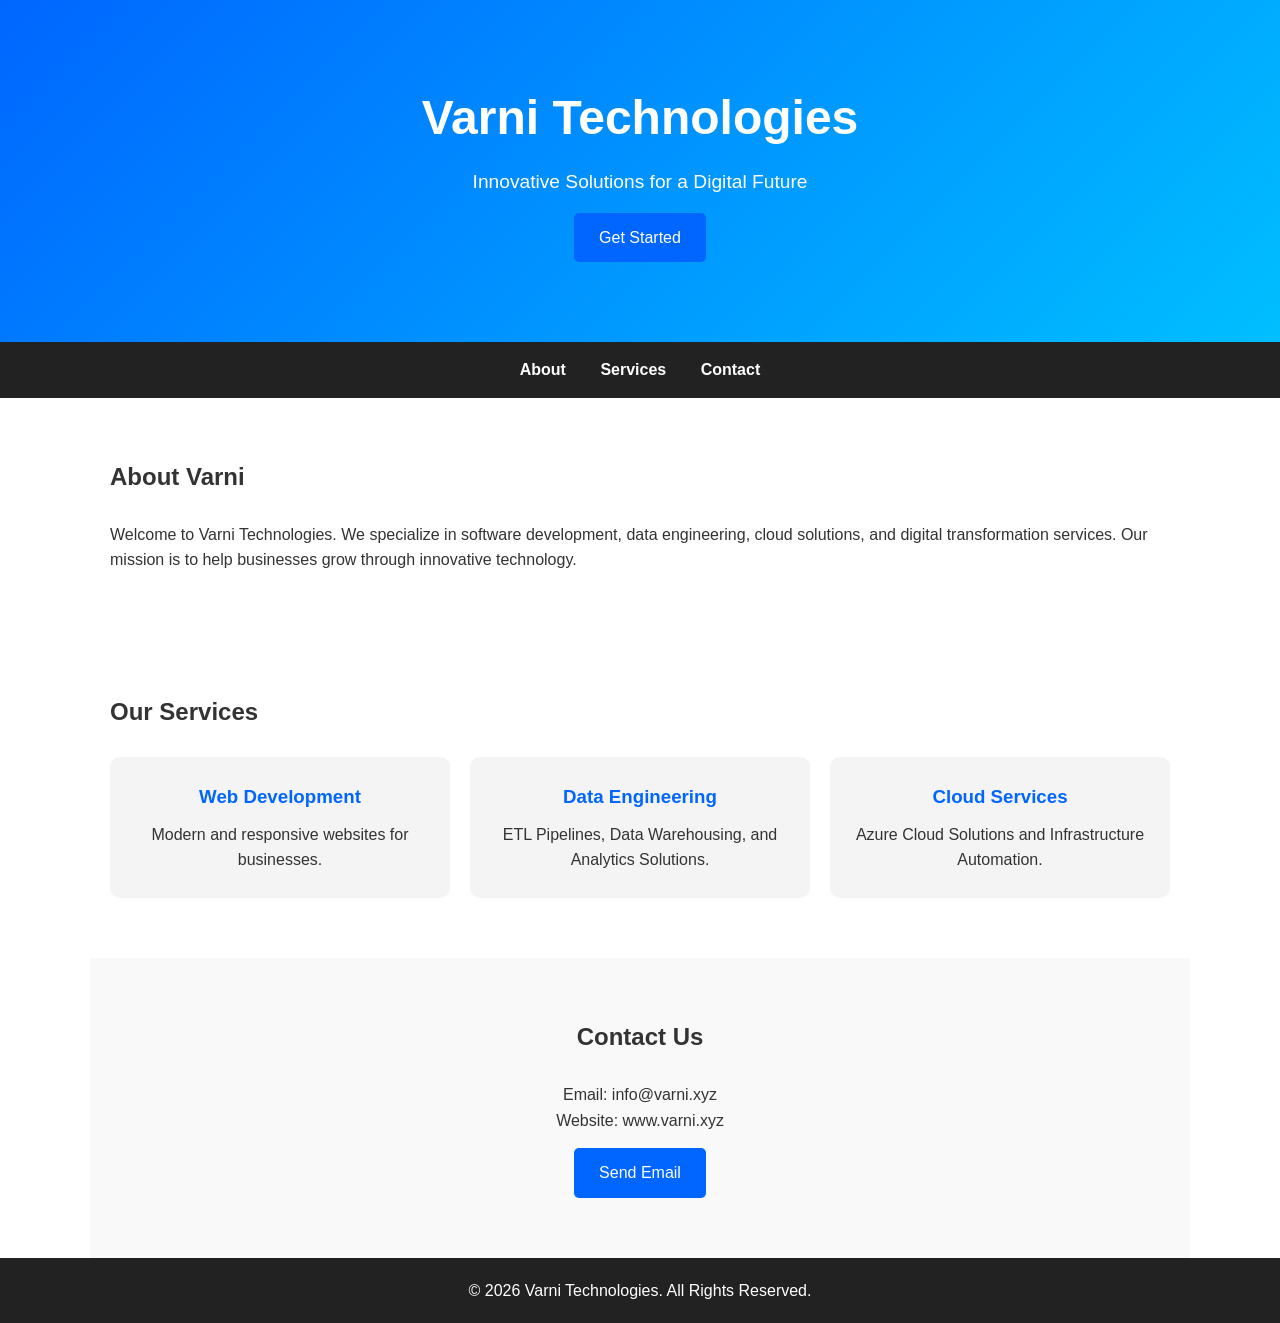
==== index.html @ 338144c7 "Add files via upload" ====
<!DOCTYPE html>
<html lang="en">
<head>
    <meta charset="UTF-8">
    <meta name="viewport" content="width=device-width, initial-scale=1.0">
    <title>Varni Technologies</title>
    <style>
        * {
            margin: 0;
            padding: 0;
            box-sizing: border-box;
            font-family: Arial, sans-serif;
        }

        body {
            line-height: 1.6;
            color: #333;
        }

        header {
            background: linear-gradient(135deg, #0066ff, #00bfff);
            color: white;
            text-align: center;
            padding: 80px 20px;
        }

        header h1 {
            font-size: 3rem;
            margin-bottom: 10px;
        }

        header p {
            font-size: 1.2rem;
        }

        nav {
            background: #222;
            padding: 15px;
            text-align: center;
        }

        nav a {
            color: white;
            text-decoration: none;
            margin: 0 15px;
            font-weight: bold;
        }

        section {
            padding: 60px 20px;
            max-width: 1100px;
            margin: auto;
        }

        .services {
            display: flex;
            flex-wrap: wrap;
            gap: 20px;
        }

        .card {
            flex: 1;
            min-width: 250px;
            background: #f4f4f4;
            padding: 25px;
            border-radius: 10px;
            text-align: center;
        }

        .card h3 {
            margin-bottom: 10px;
            color: #0066ff;
        }

        .contact {
            background: #f9f9f9;
            text-align: center;
        }

        .btn {
            display: inline-block;
            background: #0066ff;
            color: white;
            padding: 12px 25px;
            text-decoration: none;
            border-radius: 5px;
            margin-top: 15px;
        }

        footer {
            background: #222;
            color: white;
            text-align: center;
            padding: 20px;
        }

        @media(max-width:768px) {
            header h1 {
                font-size: 2rem;
            }
        }
    </style>
</head>
<body>

<header>
    <h1>Varni Technologies</h1>
    <p>Innovative Solutions for a Digital Future</p>
    <a href="#contact" class="btn">Get Started</a>
</header>

<nav>
    <a href="#about">About</a>
    <a href="#services">Services</a>
    <a href="#contact">Contact</a>
</nav>

<section id="about">
    <h2>About Varni</h2>
    <br>
    <p>
        Welcome to Varni Technologies. We specialize in software development,
        data engineering, cloud solutions, and digital transformation services.
        Our mission is to help businesses grow through innovative technology.
    </p>
</section>

<section id="services">
    <h2>Our Services</h2>
    <br>
    <div class="services">
        <div class="card">
            <h3>Web Development</h3>
            <p>Modern and responsive websites for businesses.</p>
        </div>

        <div class="card">
            <h3>Data Engineering</h3>
            <p>ETL Pipelines, Data Warehousing, and Analytics Solutions.</p>
        </div>

        <div class="card">
            <h3>Cloud Services</h3>
            <p>Azure Cloud Solutions and Infrastructure Automation.</p>
        </div>
    </div>
</section>

<section id="contact" class="contact">
    <h2>Contact Us</h2>
    <br>
    <p>Email: info@varni.xyz</p>
    <p>Website: www.varni.xyz</p>
    <a href="mailto:info@varni.xyz" class="btn">Send Email</a>
</section>

<footer>
    <p>&copy; 2026 Varni Technologies. All Rights Reserved.</p>
</footer>

</body>
</html>
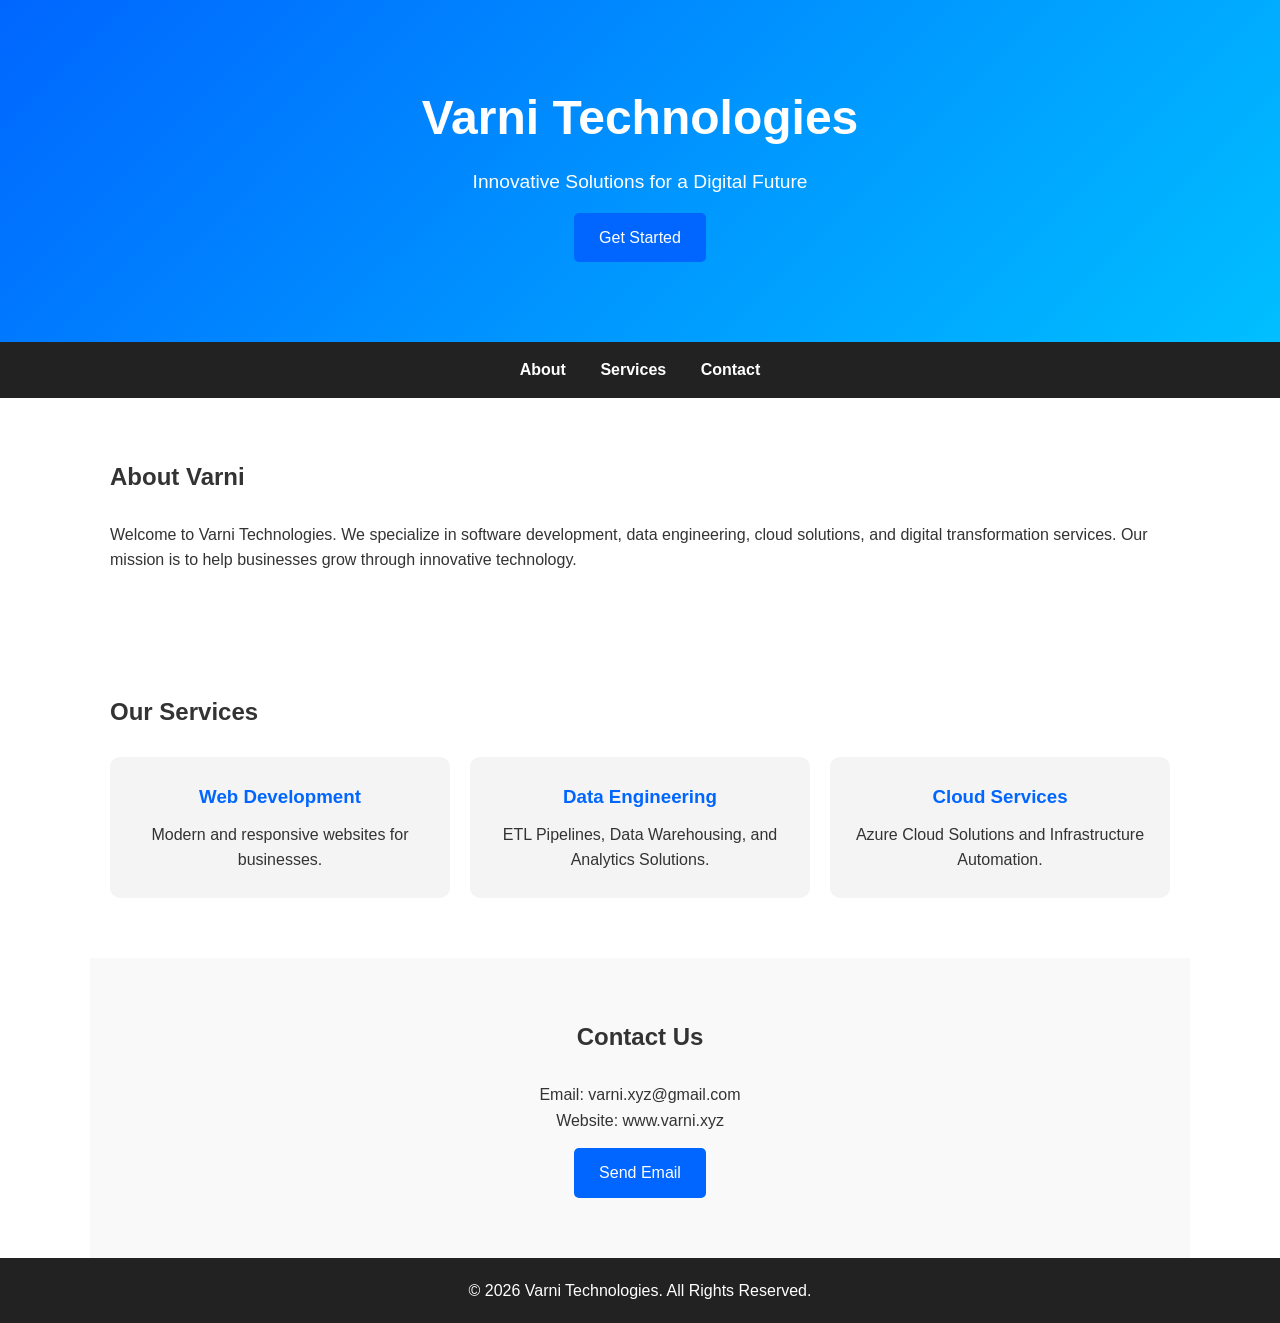
==== commit 354312ee: "Add files via upload" ====
--- a/index.html
+++ b/index.html
@@ -149,9 +149,9 @@
 <section id="contact" class="contact">
     <h2>Contact Us</h2>
     <br>
-    <p>Email: info@varni.xyz</p>
+    <p>Email: varni.xyz@gmail.com</p>
     <p>Website: www.varni.xyz</p>
-    <a href="mailto:info@varni.xyz" class="btn">Send Email</a>
+    <a href="mailto:varni.xyz@gmail.com" class="btn">Send Email</a>
 </section>
 
 <footer>
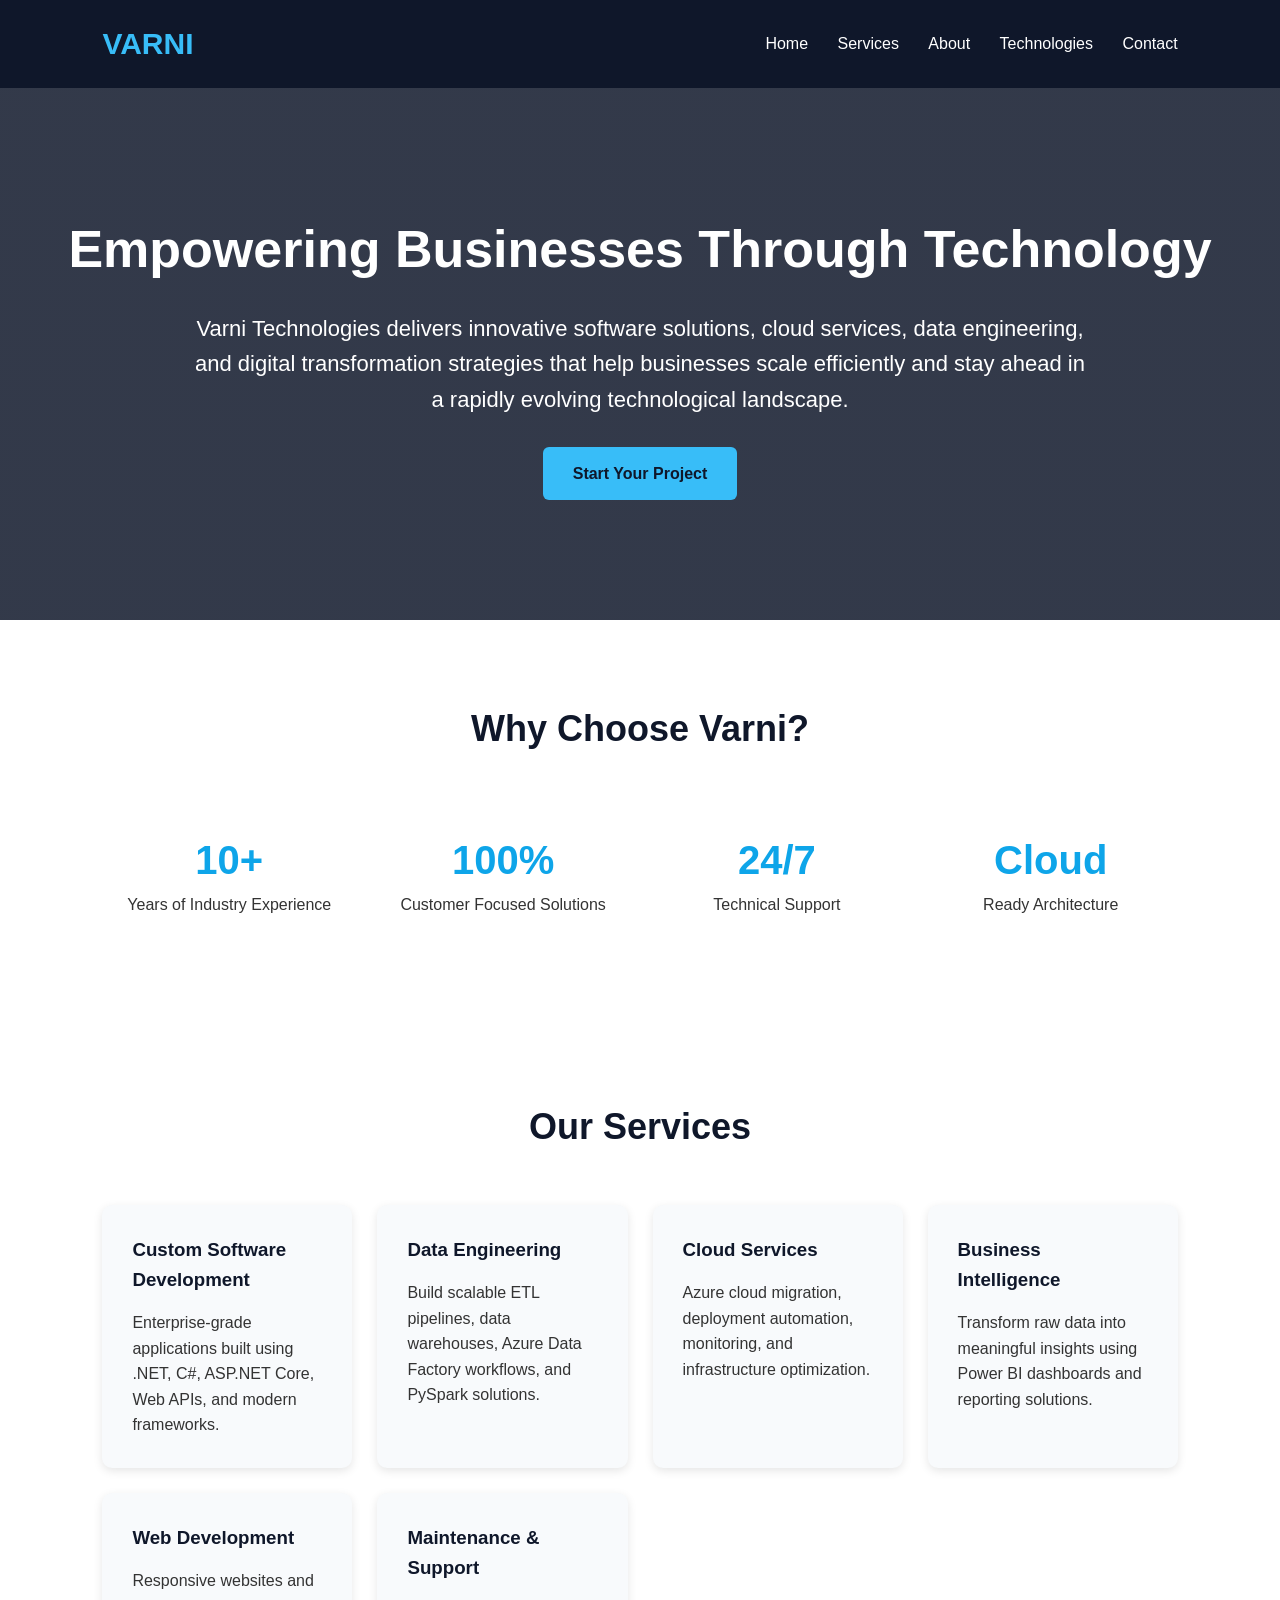
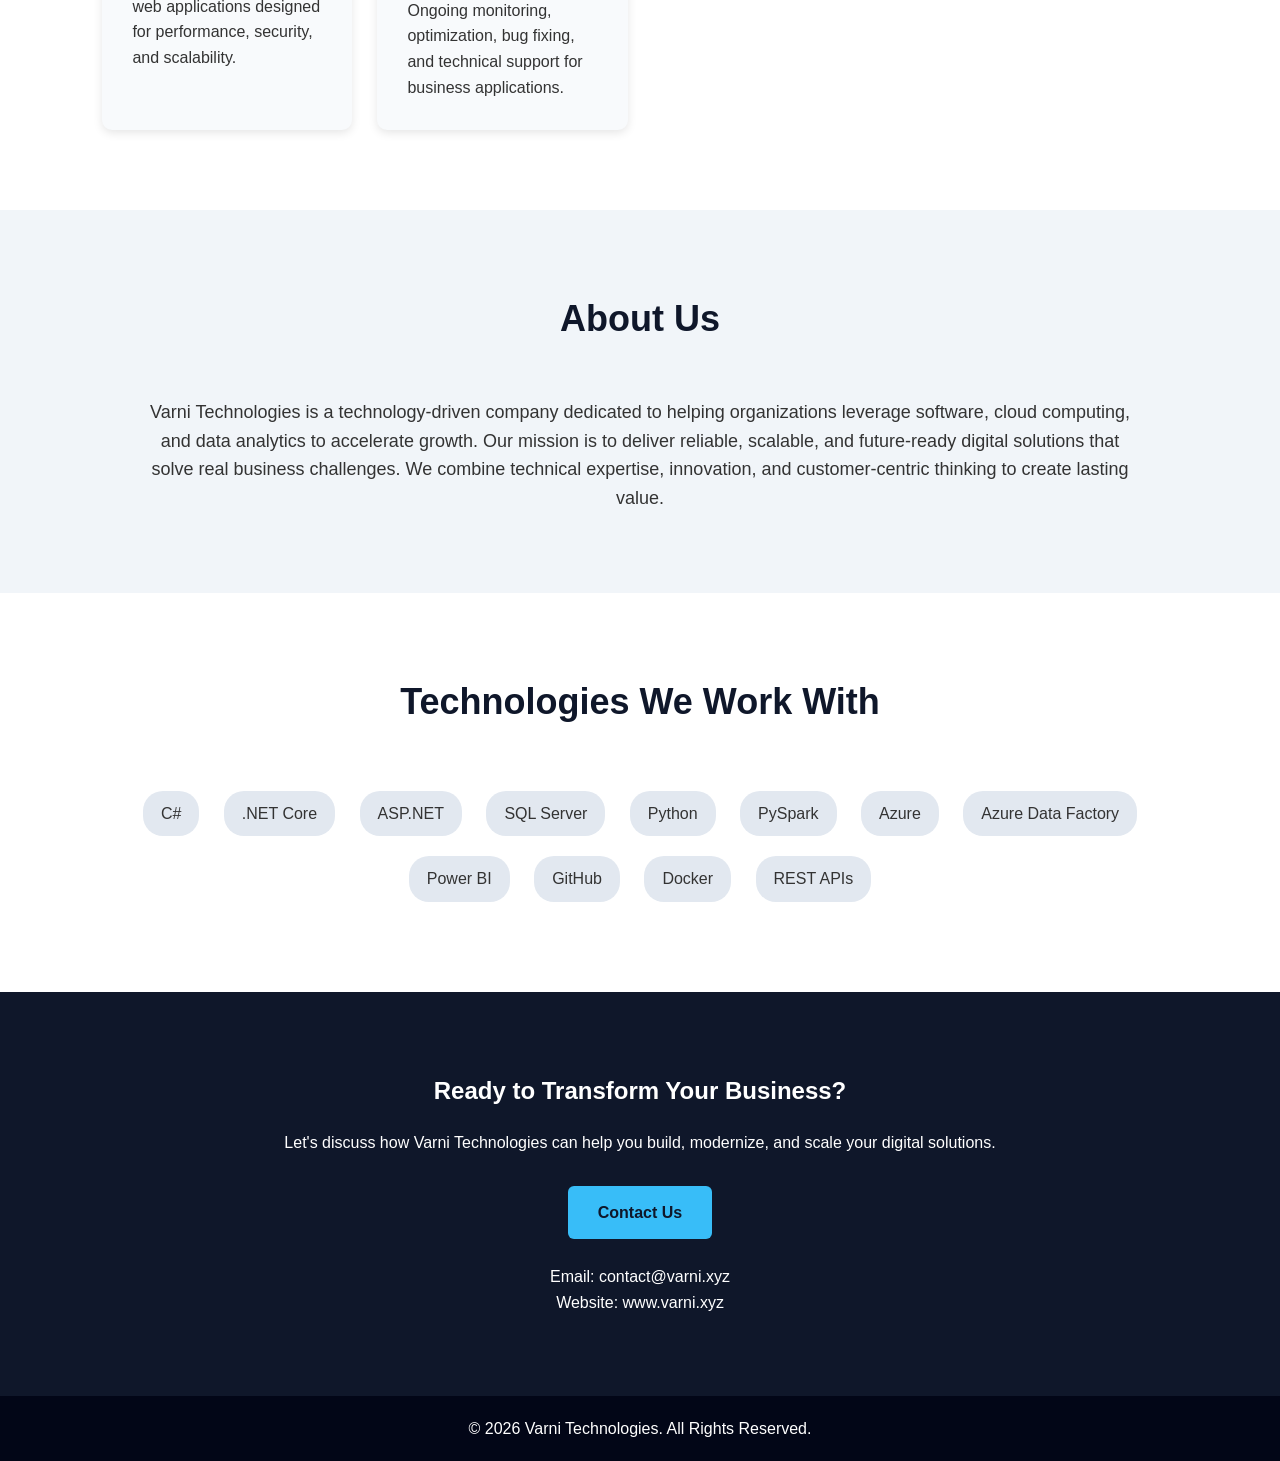
==== commit 5423e688: "Add files via upload" ====
--- a/index.html
+++ b/index.html
@@ -1,161 +1,323 @@
 <!DOCTYPE html>
 <html lang="en">
 <head>
-    <meta charset="UTF-8">
-    <meta name="viewport" content="width=device-width, initial-scale=1.0">
-    <title>Varni Technologies</title>
-    <style>
-        * {
-            margin: 0;
-            padding: 0;
-            box-sizing: border-box;
-            font-family: Arial, sans-serif;
-        }
-
-        body {
-            line-height: 1.6;
-            color: #333;
-        }
-
-        header {
-            background: linear-gradient(135deg, #0066ff, #00bfff);
-            color: white;
-            text-align: center;
-            padding: 80px 20px;
-        }
-
-        header h1 {
-            font-size: 3rem;
-            margin-bottom: 10px;
-        }
-
-        header p {
-            font-size: 1.2rem;
-        }
-
-        nav {
-            background: #222;
-            padding: 15px;
-            text-align: center;
-        }
-
-        nav a {
-            color: white;
-            text-decoration: none;
-            margin: 0 15px;
-            font-weight: bold;
-        }
-
-        section {
-            padding: 60px 20px;
-            max-width: 1100px;
-            margin: auto;
-        }
-
-        .services {
-            display: flex;
-            flex-wrap: wrap;
-            gap: 20px;
-        }
-
-        .card {
-            flex: 1;
-            min-width: 250px;
-            background: #f4f4f4;
-            padding: 25px;
-            border-radius: 10px;
-            text-align: center;
-        }
-
-        .card h3 {
-            margin-bottom: 10px;
-            color: #0066ff;
-        }
-
-        .contact {
-            background: #f9f9f9;
-            text-align: center;
-        }
-
-        .btn {
-            display: inline-block;
-            background: #0066ff;
-            color: white;
-            padding: 12px 25px;
-            text-decoration: none;
-            border-radius: 5px;
-            margin-top: 15px;
-        }
-
-        footer {
-            background: #222;
-            color: white;
-            text-align: center;
-            padding: 20px;
-        }
-
-        @media(max-width:768px) {
-            header h1 {
-                font-size: 2rem;
-            }
-        }
-    </style>
+<meta charset="UTF-8">
+<meta name="viewport" content="width=device-width, initial-scale=1.0">
+<title>Varni Technologies | Software & Data Solutions</title>
+
+<style>
+*{
+    margin:0;
+    padding:0;
+    box-sizing:border-box;
+    font-family:'Segoe UI',sans-serif;
+}
+
+body{
+    line-height:1.6;
+    color:#333;
+}
+
+header{
+    background:#0f172a;
+    color:#fff;
+    padding:20px 8%;
+    display:flex;
+    justify-content:space-between;
+    align-items:center;
+    position:sticky;
+    top:0;
+}
+
+.logo{
+    font-size:30px;
+    font-weight:bold;
+    color:#38bdf8;
+}
+
+nav a{
+    color:#fff;
+    text-decoration:none;
+    margin-left:25px;
+}
+
+.hero{
+    background:linear-gradient(rgba(15,23,42,.85),rgba(15,23,42,.85)),
+    url('https://images.unsplash.com/photo-1516321318423-f06f85e504b3');
+    background-size:cover;
+    background-position:center;
+    color:white;
+    text-align:center;
+    padding:120px 20px;
+}
+
+.hero h1{
+    font-size:52px;
+    margin-bottom:20px;
+}
+
+.hero p{
+    font-size:22px;
+    max-width:900px;
+    margin:auto;
+}
+
+.btn{
+    display:inline-block;
+    margin-top:30px;
+    background:#38bdf8;
+    color:#0f172a;
+    padding:14px 30px;
+    text-decoration:none;
+    border-radius:6px;
+    font-weight:bold;
+}
+
+section{
+    padding:80px 8%;
+}
+
+.section-title{
+    text-align:center;
+    font-size:36px;
+    margin-bottom:50px;
+    color:#0f172a;
+}
+
+.grid{
+    display:grid;
+    grid-template-columns:repeat(auto-fit,minmax(250px,1fr));
+    gap:25px;
+}
+
+.card{
+    background:#f8fafc;
+    padding:30px;
+    border-radius:10px;
+    box-shadow:0 3px 10px rgba(0,0,0,.1);
+}
+
+.card h3{
+    margin-bottom:15px;
+    color:#0f172a;
+}
+
+.about{
+    background:#f1f5f9;
+}
+
+.stats{
+    display:grid;
+    grid-template-columns:repeat(auto-fit,minmax(200px,1fr));
+    text-align:center;
+    gap:20px;
+}
+
+.stat-box{
+    padding:20px;
+}
+
+.stat-box h2{
+    color:#0ea5e9;
+    font-size:40px;
+}
+
+.tech{
+    text-align:center;
+}
+
+.tech span{
+    display:inline-block;
+    margin:10px;
+    padding:10px 18px;
+    background:#e2e8f0;
+    border-radius:20px;
+}
+
+.cta{
+    background:#0f172a;
+    color:white;
+    text-align:center;
+}
+
+footer{
+    background:#020617;
+    color:white;
+    text-align:center;
+    padding:20px;
+}
+
+@media(max-width:768px){
+.hero h1{
+    font-size:36px;
+}
+}
+</style>
 </head>
+
 <body>
 
 <header>
-    <h1>Varni Technologies</h1>
-    <p>Innovative Solutions for a Digital Future</p>
-    <a href="#contact" class="btn">Get Started</a>
+    <div class="logo">VARNI</div>
+
+    <nav>
+        <a href="#">Home</a>
+        <a href="#services">Services</a>
+        <a href="#about">About</a>
+        <a href="#tech">Technologies</a>
+        <a href="#contact">Contact</a>
+    </nav>
 </header>
 
-<nav>
-    <a href="#about">About</a>
-    <a href="#services">Services</a>
-    <a href="#contact">Contact</a>
-</nav>
-
-<section id="about">
-    <h2>About Varni</h2>
-    <br>
+<section class="hero">
+    <h1>Empowering Businesses Through Technology</h1>
+
     <p>
-        Welcome to Varni Technologies. We specialize in software development,
-        data engineering, cloud solutions, and digital transformation services.
-        Our mission is to help businesses grow through innovative technology.
-    </p>
+        Varni Technologies delivers innovative software solutions,
+        cloud services, data engineering, and digital transformation
+        strategies that help businesses scale efficiently and stay
+        ahead in a rapidly evolving technological landscape.
+    </p>
+
+    <a href="#contact" class="btn">Start Your Project</a>
+</section>
+
+<section>
+    <h2 class="section-title">Why Choose Varni?</h2>
+
+    <div class="stats">
+        <div class="stat-box">
+            <h2>10+</h2>
+            <p>Years of Industry Experience</p>
+        </div>
+
+        <div class="stat-box">
+            <h2>100%</h2>
+            <p>Customer Focused Solutions</p>
+        </div>
+
+        <div class="stat-box">
+            <h2>24/7</h2>
+            <p>Technical Support</p>
+        </div>
+
+        <div class="stat-box">
+            <h2>Cloud</h2>
+            <p>Ready Architecture</p>
+        </div>
+    </div>
 </section>
 
 <section id="services">
-    <h2>Our Services</h2>
-    <br>
-    <div class="services">
+    <h2 class="section-title">Our Services</h2>
+
+    <div class="grid">
+
+        <div class="card">
+            <h3>Custom Software Development</h3>
+            <p>
+                Enterprise-grade applications built using .NET, C#,
+                ASP.NET Core, Web APIs, and modern frameworks.
+            </p>
+        </div>
+
+        <div class="card">
+            <h3>Data Engineering</h3>
+            <p>
+                Build scalable ETL pipelines, data warehouses,
+                Azure Data Factory workflows, and PySpark solutions.
+            </p>
+        </div>
+
+        <div class="card">
+            <h3>Cloud Services</h3>
+            <p>
+                Azure cloud migration, deployment automation,
+                monitoring, and infrastructure optimization.
+            </p>
+        </div>
+
+        <div class="card">
+            <h3>Business Intelligence</h3>
+            <p>
+                Transform raw data into meaningful insights using
+                Power BI dashboards and reporting solutions.
+            </p>
+        </div>
+
         <div class="card">
             <h3>Web Development</h3>
-            <p>Modern and responsive websites for businesses.</p>
-        </div>
-
-        <div class="card">
-            <h3>Data Engineering</h3>
-            <p>ETL Pipelines, Data Warehousing, and Analytics Solutions.</p>
-        </div>
-
-        <div class="card">
-            <h3>Cloud Services</h3>
-            <p>Azure Cloud Solutions and Infrastructure Automation.</p>
-        </div>
+            <p>
+                Responsive websites and web applications designed
+                for performance, security, and scalability.
+            </p>
+        </div>
+
+        <div class="card">
+            <h3>Maintenance & Support</h3>
+            <p>
+                Ongoing monitoring, optimization, bug fixing,
+                and technical support for business applications.
+            </p>
+        </div>
+
     </div>
 </section>
 
-<section id="contact" class="contact">
-    <h2>Contact Us</h2>
-    <br>
-    <p>Email: varni.xyz@gmail.com</p>
-    <p>Website: www.varni.xyz</p>
-    <a href="mailto:varni.xyz@gmail.com" class="btn">Send Email</a>
+<section class="about" id="about">
+    <h2 class="section-title">About Us</h2>
+
+    <p style="max-width:1000px;margin:auto;text-align:center;font-size:18px;">
+        Varni Technologies is a technology-driven company dedicated to
+        helping organizations leverage software, cloud computing, and
+        data analytics to accelerate growth. Our mission is to deliver
+        reliable, scalable, and future-ready digital solutions that
+        solve real business challenges. We combine technical expertise,
+        innovation, and customer-centric thinking to create lasting value.
+    </p>
+</section>
+
+<section id="tech">
+    <h2 class="section-title">Technologies We Work With</h2>
+
+    <div class="tech">
+        <span>C#</span>
+        <span>.NET Core</span>
+        <span>ASP.NET</span>
+        <span>SQL Server</span>
+        <span>Python</span>
+        <span>PySpark</span>
+        <span>Azure</span>
+        <span>Azure Data Factory</span>
+        <span>Power BI</span>
+        <span>GitHub</span>
+        <span>Docker</span>
+        <span>REST APIs</span>
+    </div>
+</section>
+
+<section class="cta" id="contact">
+    <h2>Ready to Transform Your Business?</h2>
+
+    <p style="margin-top:20px;">
+        Let's discuss how Varni Technologies can help you build,
+        modernize, and scale your digital solutions.
+    </p>
+
+    <a href="mailto:contact@varni.xyz" class="btn">
+        Contact Us
+    </a>
+
+    <p style="margin-top:25px;">
+        Email: contact@varni.xyz<br>
+        Website: www.varni.xyz
+    </p>
 </section>
 
 <footer>
-    <p>&copy; 2026 Varni Technologies. All Rights Reserved.</p>
+    <p>
+        © 2026 Varni Technologies. All Rights Reserved.
+    </p>
 </footer>
 
 </body>
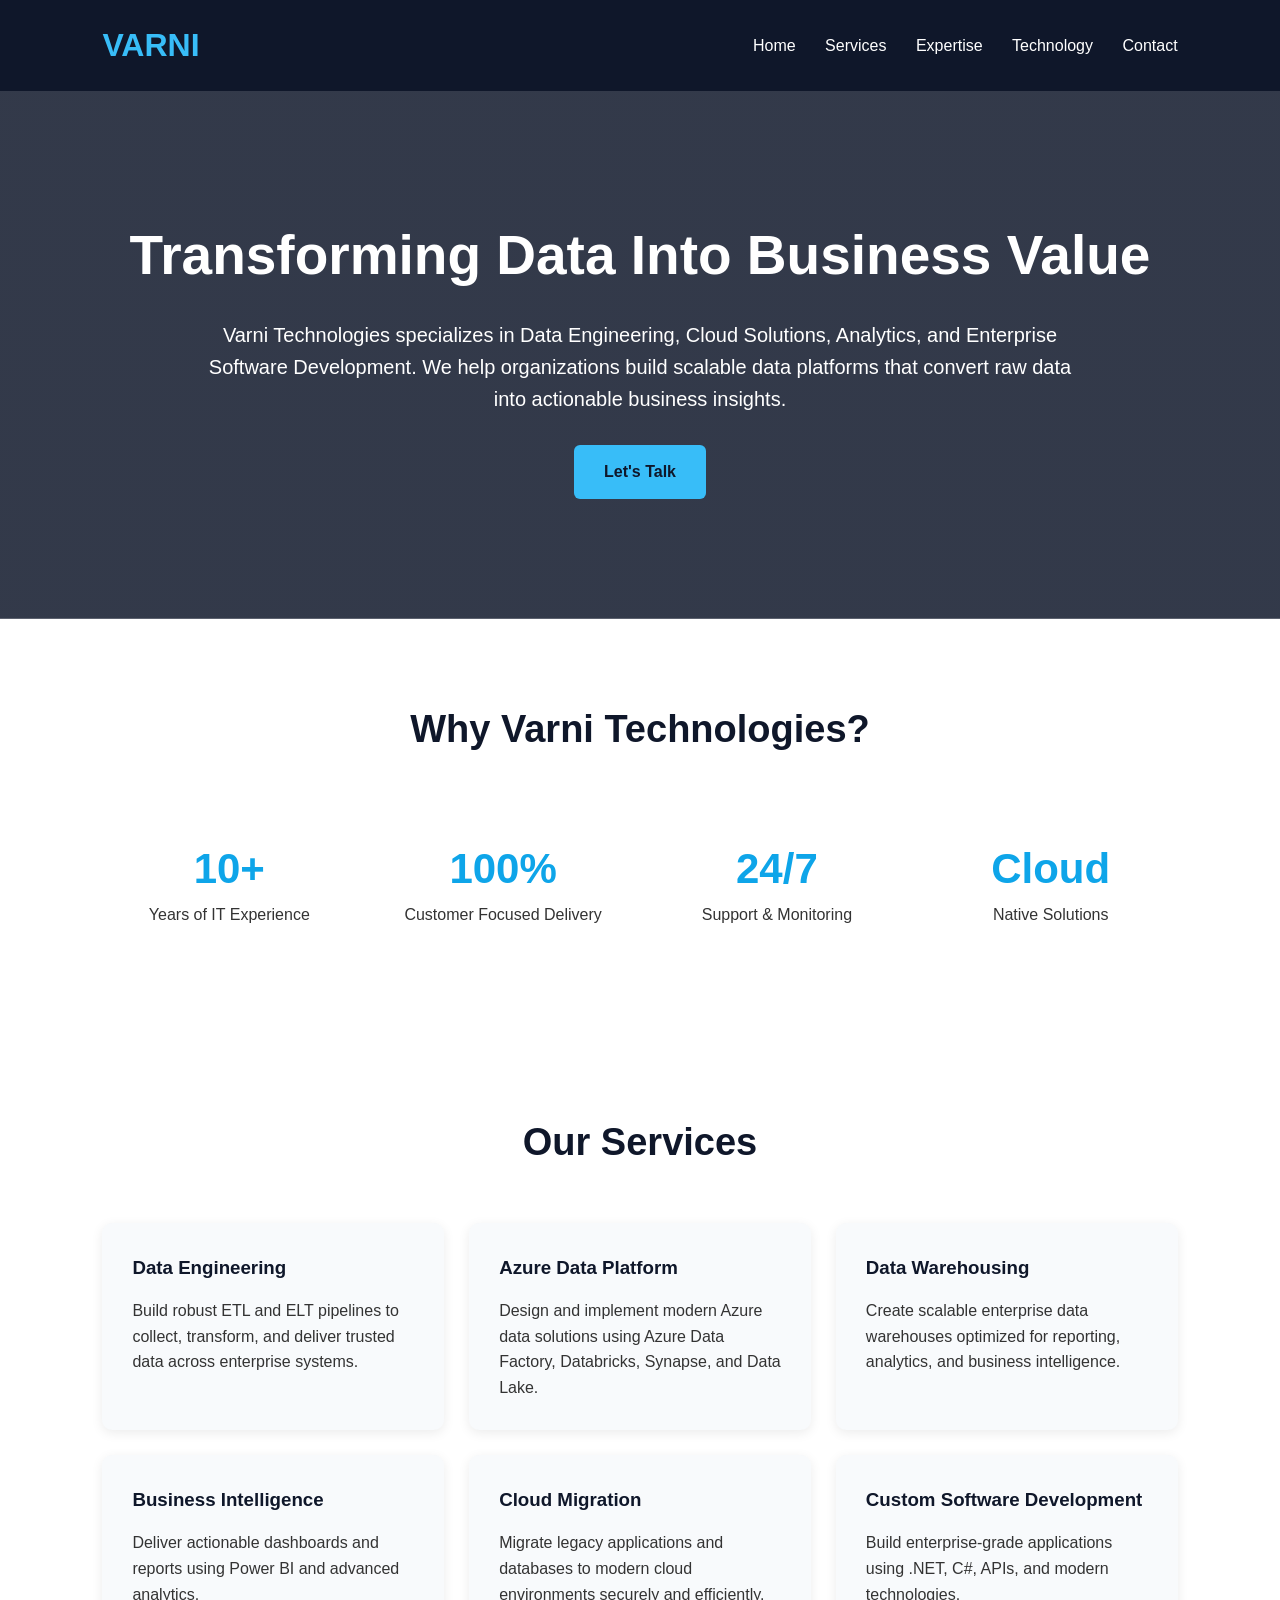
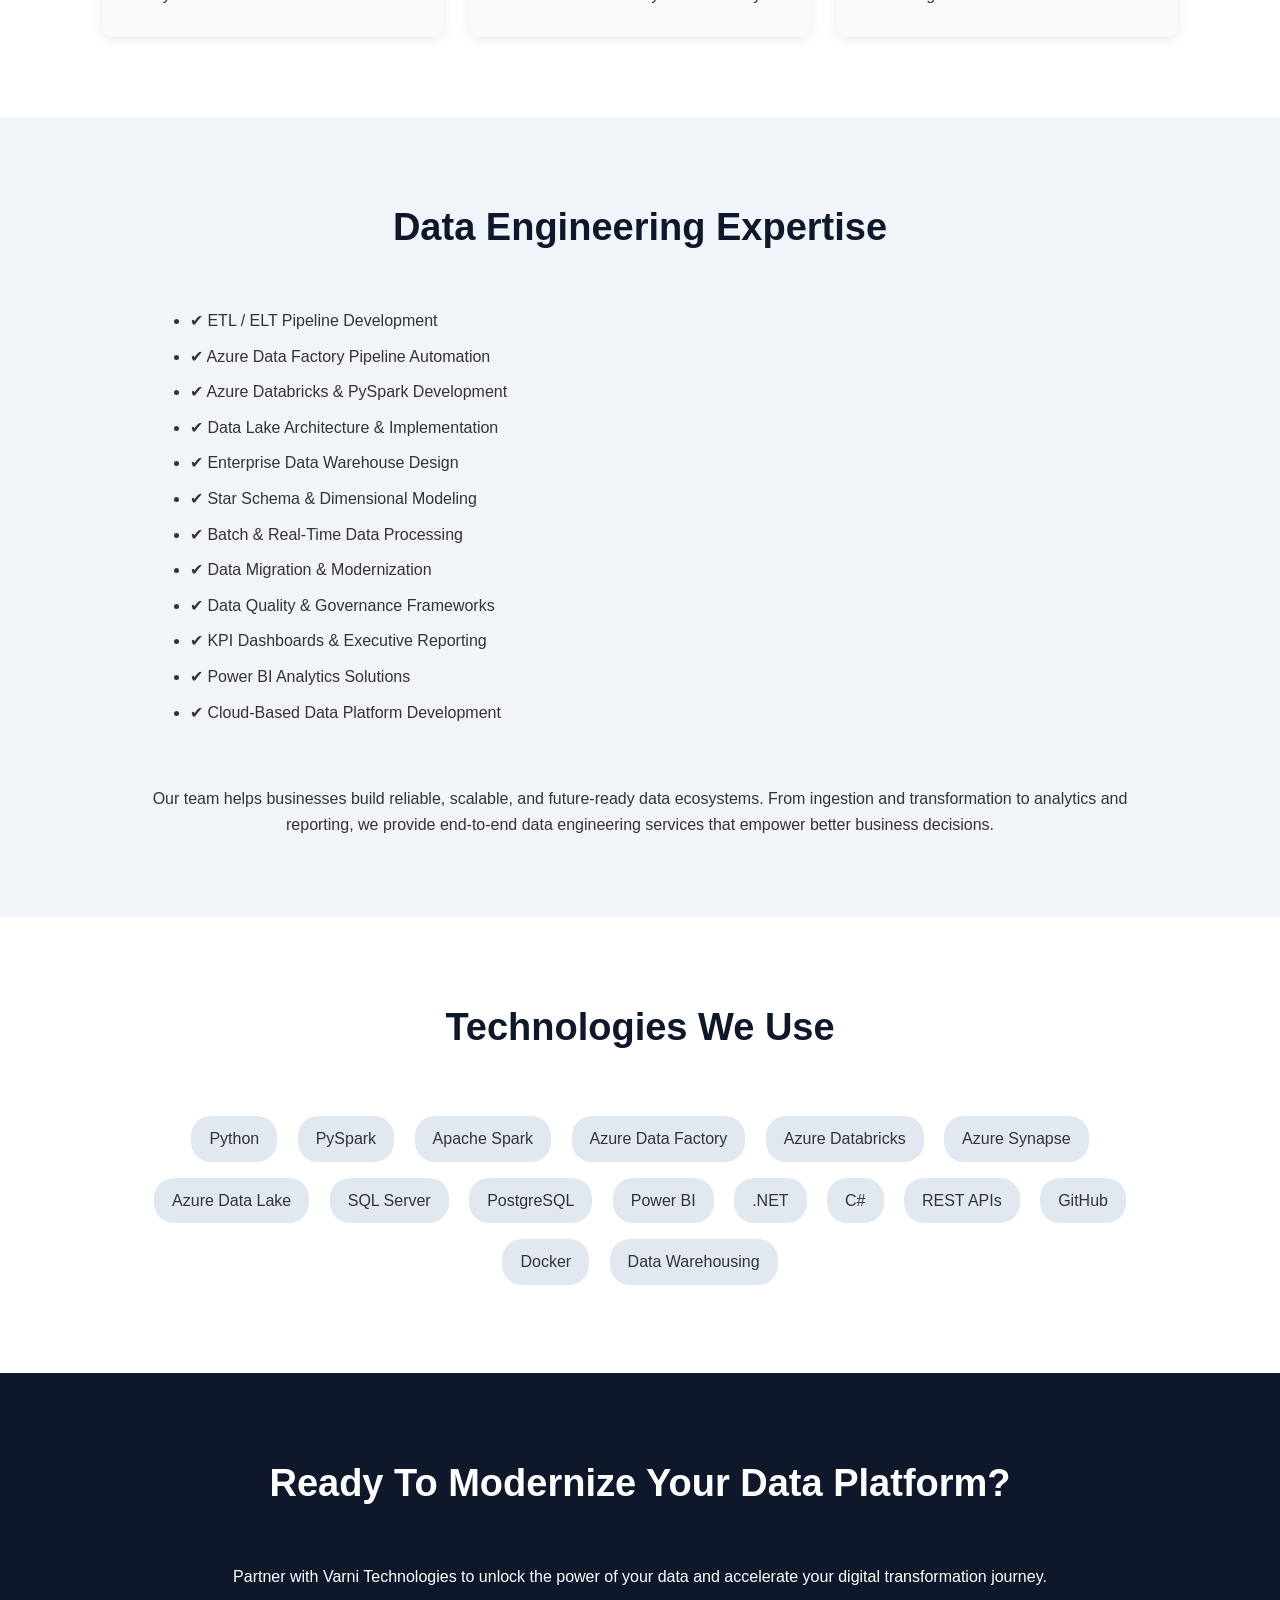
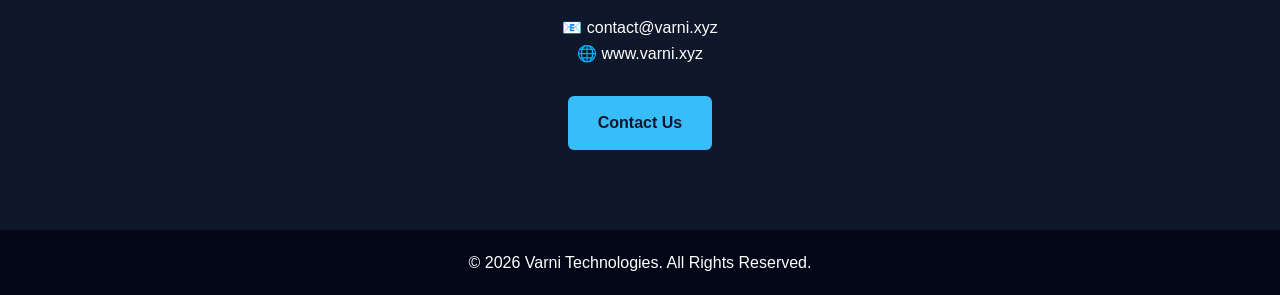
==== commit 5f52f84f: "Add files via upload" ====
--- a/index.html
+++ b/index.html
@@ -3,7 +3,7 @@
 <head>
 <meta charset="UTF-8">
 <meta name="viewport" content="width=device-width, initial-scale=1.0">
-<title>Varni Technologies | Software & Data Solutions</title>
+<title>Varni Technologies | Data Engineering & Cloud Solutions</title>
 
 <style>
 *{
@@ -27,23 +27,25 @@
     align-items:center;
     position:sticky;
     top:0;
+    z-index:100;
 }
 
 .logo{
-    font-size:30px;
+    font-size:32px;
     font-weight:bold;
     color:#38bdf8;
 }
 
 nav a{
-    color:#fff;
+    color:white;
     text-decoration:none;
     margin-left:25px;
+    font-weight:500;
 }
 
 .hero{
-    background:linear-gradient(rgba(15,23,42,.85),rgba(15,23,42,.85)),
-    url('https://images.unsplash.com/photo-1516321318423-f06f85e504b3');
+    background:linear-gradient(rgba(15,23,42,0.85),rgba(15,23,42,0.85)),
+    url('https://images.unsplash.com/photo-1551288049-bebda4e38f71');
     background-size:cover;
     background-position:center;
     color:white;
@@ -52,14 +54,14 @@
 }
 
 .hero h1{
-    font-size:52px;
+    font-size:55px;
     margin-bottom:20px;
 }
 
 .hero p{
-    font-size:22px;
     max-width:900px;
     margin:auto;
+    font-size:20px;
 }
 
 .btn{
@@ -79,14 +81,14 @@
 
 .section-title{
     text-align:center;
-    font-size:36px;
     margin-bottom:50px;
     color:#0f172a;
+    font-size:38px;
 }
 
 .grid{
     display:grid;
-    grid-template-columns:repeat(auto-fit,minmax(250px,1fr));
+    grid-template-columns:repeat(auto-fit,minmax(280px,1fr));
     gap:25px;
 }
 
@@ -94,7 +96,7 @@
     background:#f8fafc;
     padding:30px;
     border-radius:10px;
-    box-shadow:0 3px 10px rgba(0,0,0,.1);
+    box-shadow:0 3px 12px rgba(0,0,0,0.08);
 }
 
 .card h3{
@@ -109,17 +111,17 @@
 .stats{
     display:grid;
     grid-template-columns:repeat(auto-fit,minmax(200px,1fr));
-    text-align:center;
     gap:20px;
-}
-
-.stat-box{
-    padding:20px;
-}
-
-.stat-box h2{
+    text-align:center;
+}
+
+.stat{
+    padding:25px;
+}
+
+.stat h2{
     color:#0ea5e9;
-    font-size:40px;
+    font-size:42px;
 }
 
 .tech{
@@ -128,13 +130,13 @@
 
 .tech span{
     display:inline-block;
-    margin:10px;
     padding:10px 18px;
+    margin:8px;
     background:#e2e8f0;
     border-radius:20px;
 }
 
-.cta{
+.contact{
     background:#0f172a;
     color:white;
     text-align:center;
@@ -147,10 +149,22 @@
     padding:20px;
 }
 
+ul{
+    max-width:900px;
+    margin:auto;
+}
+
+li{
+    margin-bottom:10px;
+}
+
 @media(max-width:768px){
 .hero h1{
     font-size:36px;
 }
+nav{
+    display:none;
+}
 }
 </style>
 </head>
@@ -161,49 +175,50 @@
     <div class="logo">VARNI</div>
 
     <nav>
-        <a href="#">Home</a>
+        <a href="#home">Home</a>
         <a href="#services">Services</a>
-        <a href="#about">About</a>
-        <a href="#tech">Technologies</a>
+        <a href="#expertise">Expertise</a>
+        <a href="#technology">Technology</a>
         <a href="#contact">Contact</a>
     </nav>
 </header>
 
-<section class="hero">
-    <h1>Empowering Businesses Through Technology</h1>
+<section class="hero" id="home">
+    <h1>Transforming Data Into Business Value</h1>
 
     <p>
-        Varni Technologies delivers innovative software solutions,
-        cloud services, data engineering, and digital transformation
-        strategies that help businesses scale efficiently and stay
-        ahead in a rapidly evolving technological landscape.
-    </p>
-
-    <a href="#contact" class="btn">Start Your Project</a>
+        Varni Technologies specializes in Data Engineering,
+        Cloud Solutions, Analytics, and Enterprise Software
+        Development. We help organizations build scalable
+        data platforms that convert raw data into actionable
+        business insights.
+    </p>
+
+    <a href="#contact" class="btn">Let's Talk</a>
 </section>
 
 <section>
-    <h2 class="section-title">Why Choose Varni?</h2>
+    <h2 class="section-title">Why Varni Technologies?</h2>
 
     <div class="stats">
-        <div class="stat-box">
+        <div class="stat">
             <h2>10+</h2>
-            <p>Years of Industry Experience</p>
-        </div>
-
-        <div class="stat-box">
+            <p>Years of IT Experience</p>
+        </div>
+
+        <div class="stat">
             <h2>100%</h2>
-            <p>Customer Focused Solutions</p>
-        </div>
-
-        <div class="stat-box">
+            <p>Customer Focused Delivery</p>
+        </div>
+
+        <div class="stat">
             <h2>24/7</h2>
-            <p>Technical Support</p>
-        </div>
-
-        <div class="stat-box">
+            <p>Support & Monitoring</p>
+        </div>
+
+        <div class="stat">
             <h2>Cloud</h2>
-            <p>Ready Architecture</p>
+            <p>Native Solutions</p>
         </div>
     </div>
 </section>
@@ -214,104 +229,132 @@
     <div class="grid">
 
         <div class="card">
+            <h3>Data Engineering</h3>
+            <p>
+                Build robust ETL and ELT pipelines to collect,
+                transform, and deliver trusted data across
+                enterprise systems.
+            </p>
+        </div>
+
+        <div class="card">
+            <h3>Azure Data Platform</h3>
+            <p>
+                Design and implement modern Azure data
+                solutions using Azure Data Factory,
+                Databricks, Synapse, and Data Lake.
+            </p>
+        </div>
+
+        <div class="card">
+            <h3>Data Warehousing</h3>
+            <p>
+                Create scalable enterprise data warehouses
+                optimized for reporting, analytics, and
+                business intelligence.
+            </p>
+        </div>
+
+        <div class="card">
+            <h3>Business Intelligence</h3>
+            <p>
+                Deliver actionable dashboards and reports
+                using Power BI and advanced analytics.
+            </p>
+        </div>
+
+        <div class="card">
+            <h3>Cloud Migration</h3>
+            <p>
+                Migrate legacy applications and databases
+                to modern cloud environments securely and
+                efficiently.
+            </p>
+        </div>
+
+        <div class="card">
             <h3>Custom Software Development</h3>
             <p>
-                Enterprise-grade applications built using .NET, C#,
-                ASP.NET Core, Web APIs, and modern frameworks.
-            </p>
-        </div>
-
-        <div class="card">
-            <h3>Data Engineering</h3>
-            <p>
-                Build scalable ETL pipelines, data warehouses,
-                Azure Data Factory workflows, and PySpark solutions.
-            </p>
-        </div>
-
-        <div class="card">
-            <h3>Cloud Services</h3>
-            <p>
-                Azure cloud migration, deployment automation,
-                monitoring, and infrastructure optimization.
-            </p>
-        </div>
-
-        <div class="card">
-            <h3>Business Intelligence</h3>
-            <p>
-                Transform raw data into meaningful insights using
-                Power BI dashboards and reporting solutions.
-            </p>
-        </div>
-
-        <div class="card">
-            <h3>Web Development</h3>
-            <p>
-                Responsive websites and web applications designed
-                for performance, security, and scalability.
-            </p>
-        </div>
-
-        <div class="card">
-            <h3>Maintenance & Support</h3>
-            <p>
-                Ongoing monitoring, optimization, bug fixing,
-                and technical support for business applications.
+                Build enterprise-grade applications using
+                .NET, C#, APIs, and modern technologies.
             </p>
         </div>
 
     </div>
 </section>
 
-<section class="about" id="about">
-    <h2 class="section-title">About Us</h2>
-
-    <p style="max-width:1000px;margin:auto;text-align:center;font-size:18px;">
-        Varni Technologies is a technology-driven company dedicated to
-        helping organizations leverage software, cloud computing, and
-        data analytics to accelerate growth. Our mission is to deliver
-        reliable, scalable, and future-ready digital solutions that
-        solve real business challenges. We combine technical expertise,
-        innovation, and customer-centric thinking to create lasting value.
-    </p>
-</section>
-
-<section id="tech">
-    <h2 class="section-title">Technologies We Work With</h2>
+<section class="about" id="expertise">
+    <h2 class="section-title">Data Engineering Expertise</h2>
+
+    <ul>
+        <li>✔ ETL / ELT Pipeline Development</li>
+        <li>✔ Azure Data Factory Pipeline Automation</li>
+        <li>✔ Azure Databricks & PySpark Development</li>
+        <li>✔ Data Lake Architecture & Implementation</li>
+        <li>✔ Enterprise Data Warehouse Design</li>
+        <li>✔ Star Schema & Dimensional Modeling</li>
+        <li>✔ Batch & Real-Time Data Processing</li>
+        <li>✔ Data Migration & Modernization</li>
+        <li>✔ Data Quality & Governance Frameworks</li>
+        <li>✔ KPI Dashboards & Executive Reporting</li>
+        <li>✔ Power BI Analytics Solutions</li>
+        <li>✔ Cloud-Based Data Platform Development</li>
+    </ul>
+
+    <br><br>
+
+    <p style="text-align:center;max-width:1000px;margin:auto;">
+        Our team helps businesses build reliable, scalable,
+        and future-ready data ecosystems. From ingestion
+        and transformation to analytics and reporting,
+        we provide end-to-end data engineering services
+        that empower better business decisions.
+    </p>
+</section>
+
+<section id="technology">
+    <h2 class="section-title">Technologies We Use</h2>
 
     <div class="tech">
-        <span>C#</span>
-        <span>.NET Core</span>
-        <span>ASP.NET</span>
-        <span>SQL Server</span>
         <span>Python</span>
         <span>PySpark</span>
-        <span>Azure</span>
+        <span>Apache Spark</span>
         <span>Azure Data Factory</span>
+        <span>Azure Databricks</span>
+        <span>Azure Synapse</span>
+        <span>Azure Data Lake</span>
+        <span>SQL Server</span>
+        <span>PostgreSQL</span>
         <span>Power BI</span>
+        <span>.NET</span>
+        <span>C#</span>
+        <span>REST APIs</span>
         <span>GitHub</span>
         <span>Docker</span>
-        <span>REST APIs</span>
+        <span>Data Warehousing</span>
     </div>
 </section>
 
-<section class="cta" id="contact">
-    <h2>Ready to Transform Your Business?</h2>
-
-    <p style="margin-top:20px;">
-        Let's discuss how Varni Technologies can help you build,
-        modernize, and scale your digital solutions.
+<section class="contact" id="contact">
+    <h2 class="section-title" style="color:white;">
+        Ready To Modernize Your Data Platform?
+    </h2>
+
+    <p>
+        Partner with Varni Technologies to unlock the power
+        of your data and accelerate your digital transformation journey.
+    </p>
+
+    <br>
+
+    <p>
+        📧 contact@varni.xyz<br>
+        🌐 www.varni.xyz
     </p>
 
     <a href="mailto:contact@varni.xyz" class="btn">
         Contact Us
     </a>
-
-    <p style="margin-top:25px;">
-        Email: contact@varni.xyz<br>
-        Website: www.varni.xyz
-    </p>
 </section>
 
 <footer>
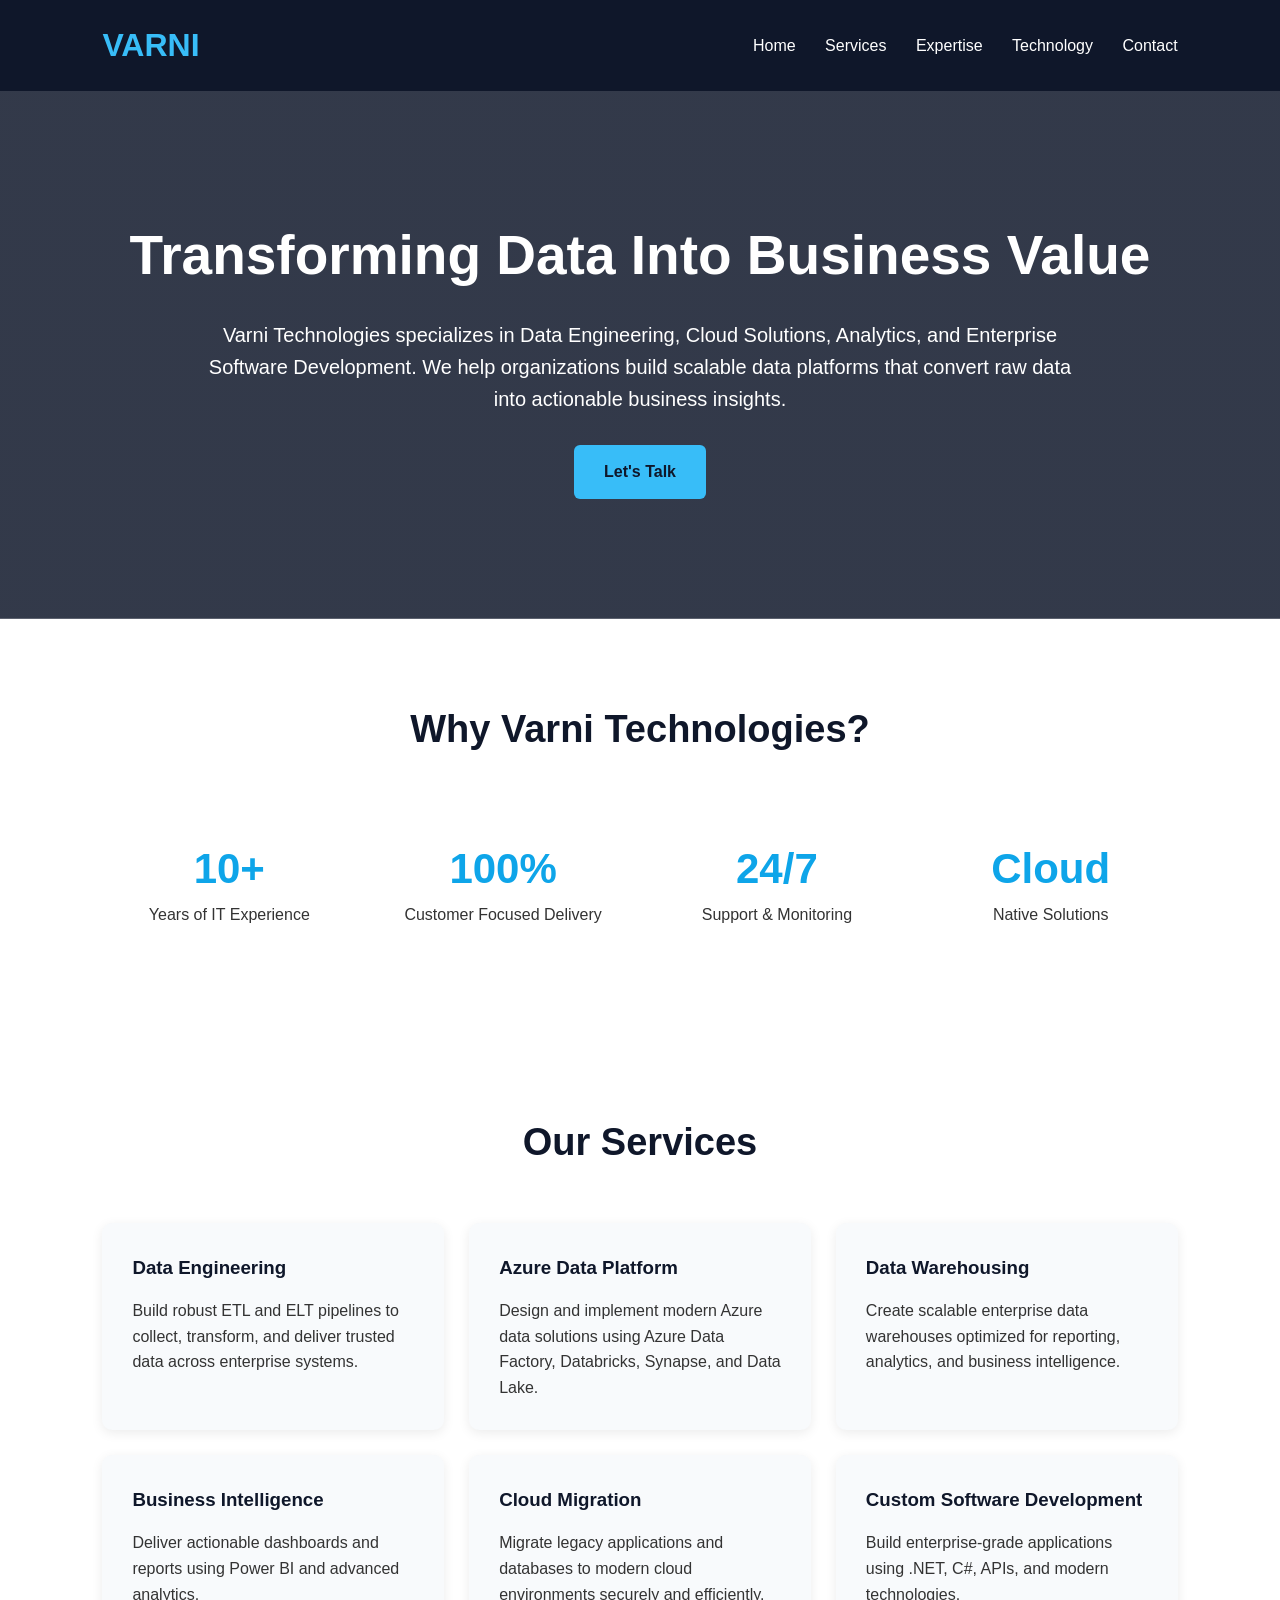
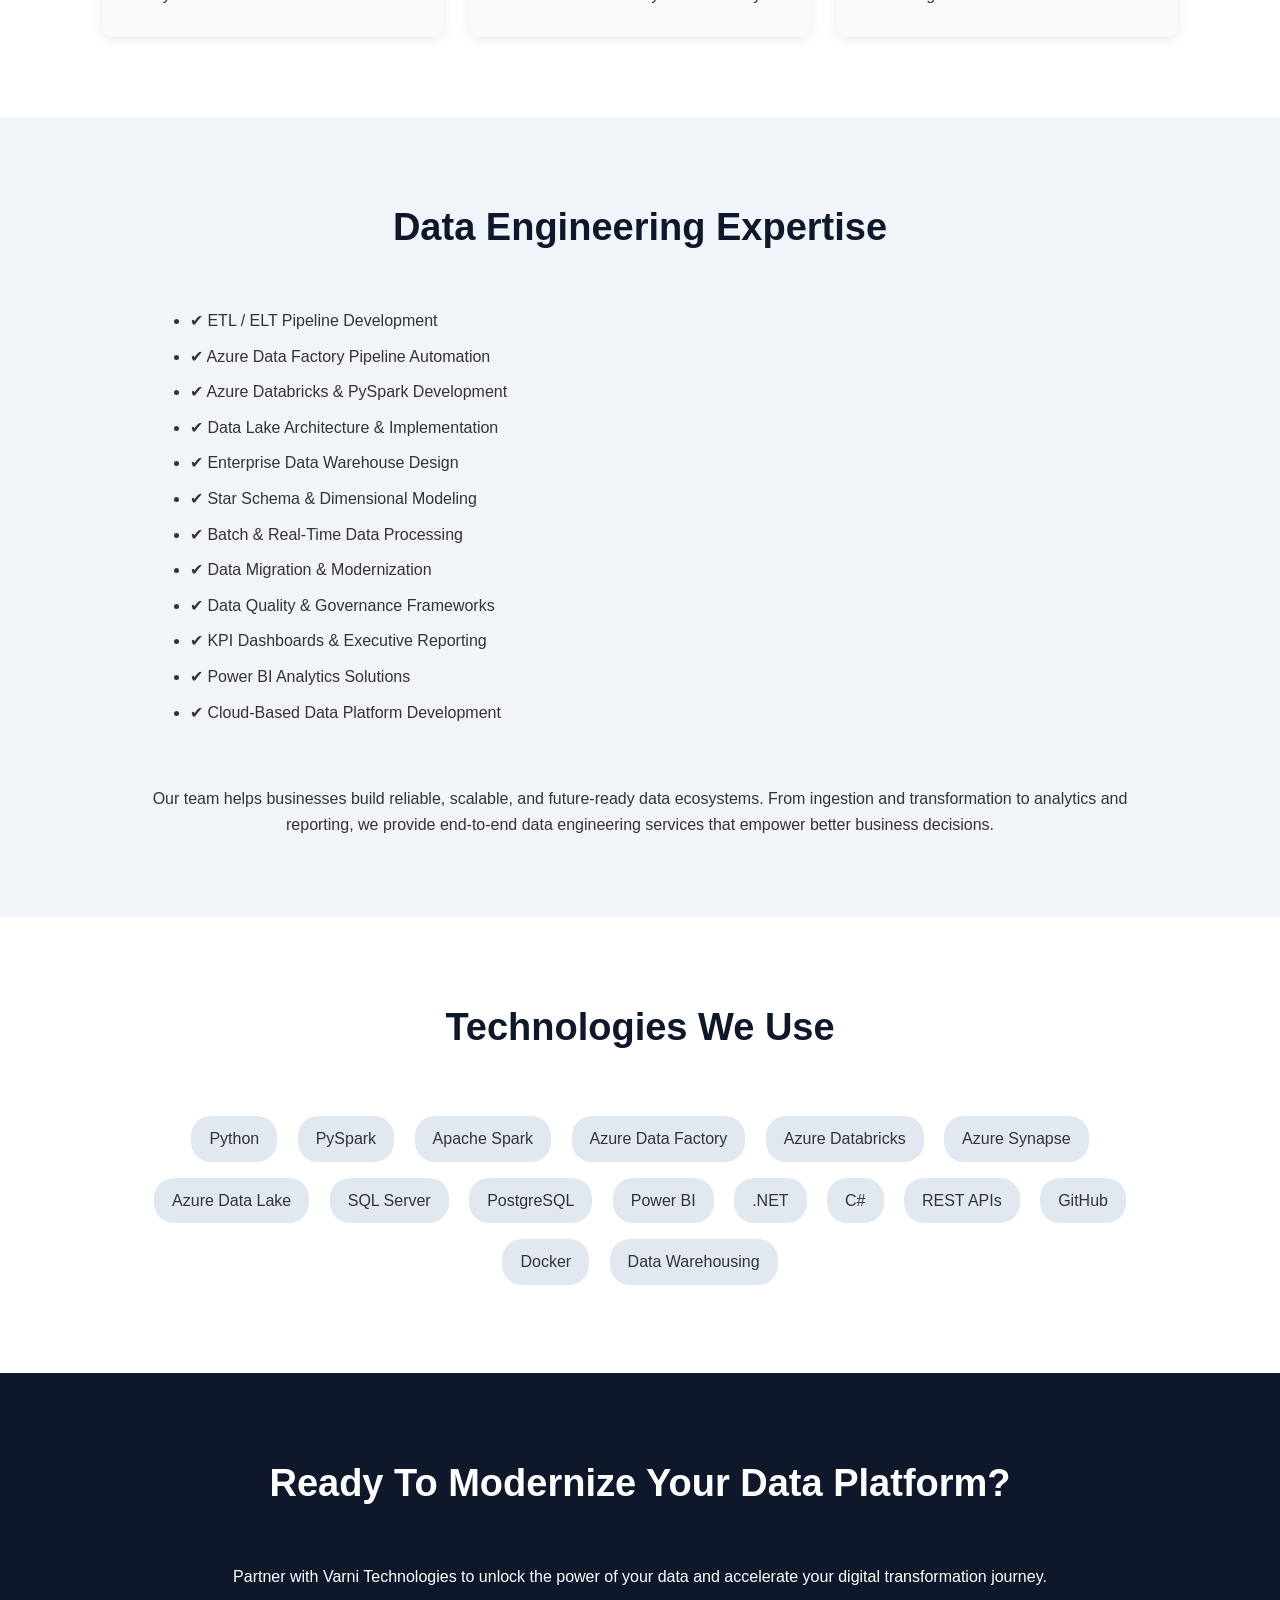
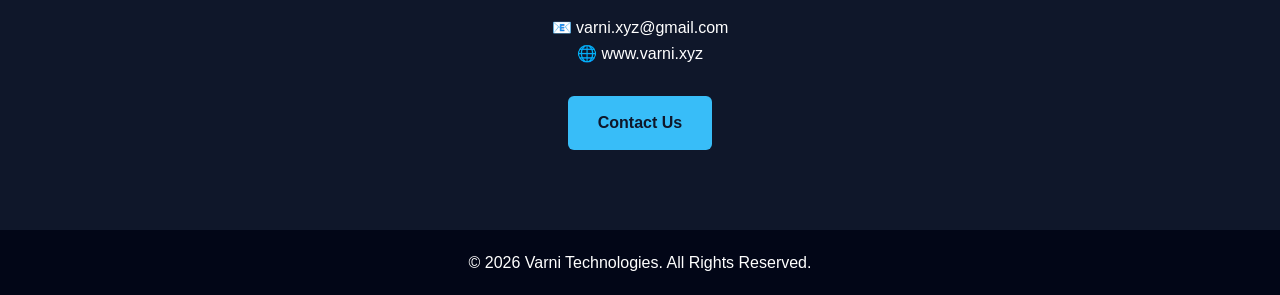
==== commit 16ea7185: "Add files via upload" ====
--- a/index.html
+++ b/index.html
@@ -348,11 +348,11 @@
     <br>
 
     <p>
-        📧 contact@varni.xyz<br>
+        📧 varni.xyz@gmail.com<br>
         🌐 www.varni.xyz
     </p>
 
-    <a href="mailto:contact@varni.xyz" class="btn">
+    <a href="mailto:varni.xyz@gmail.com" class="btn">
         Contact Us
     </a>
 </section>
